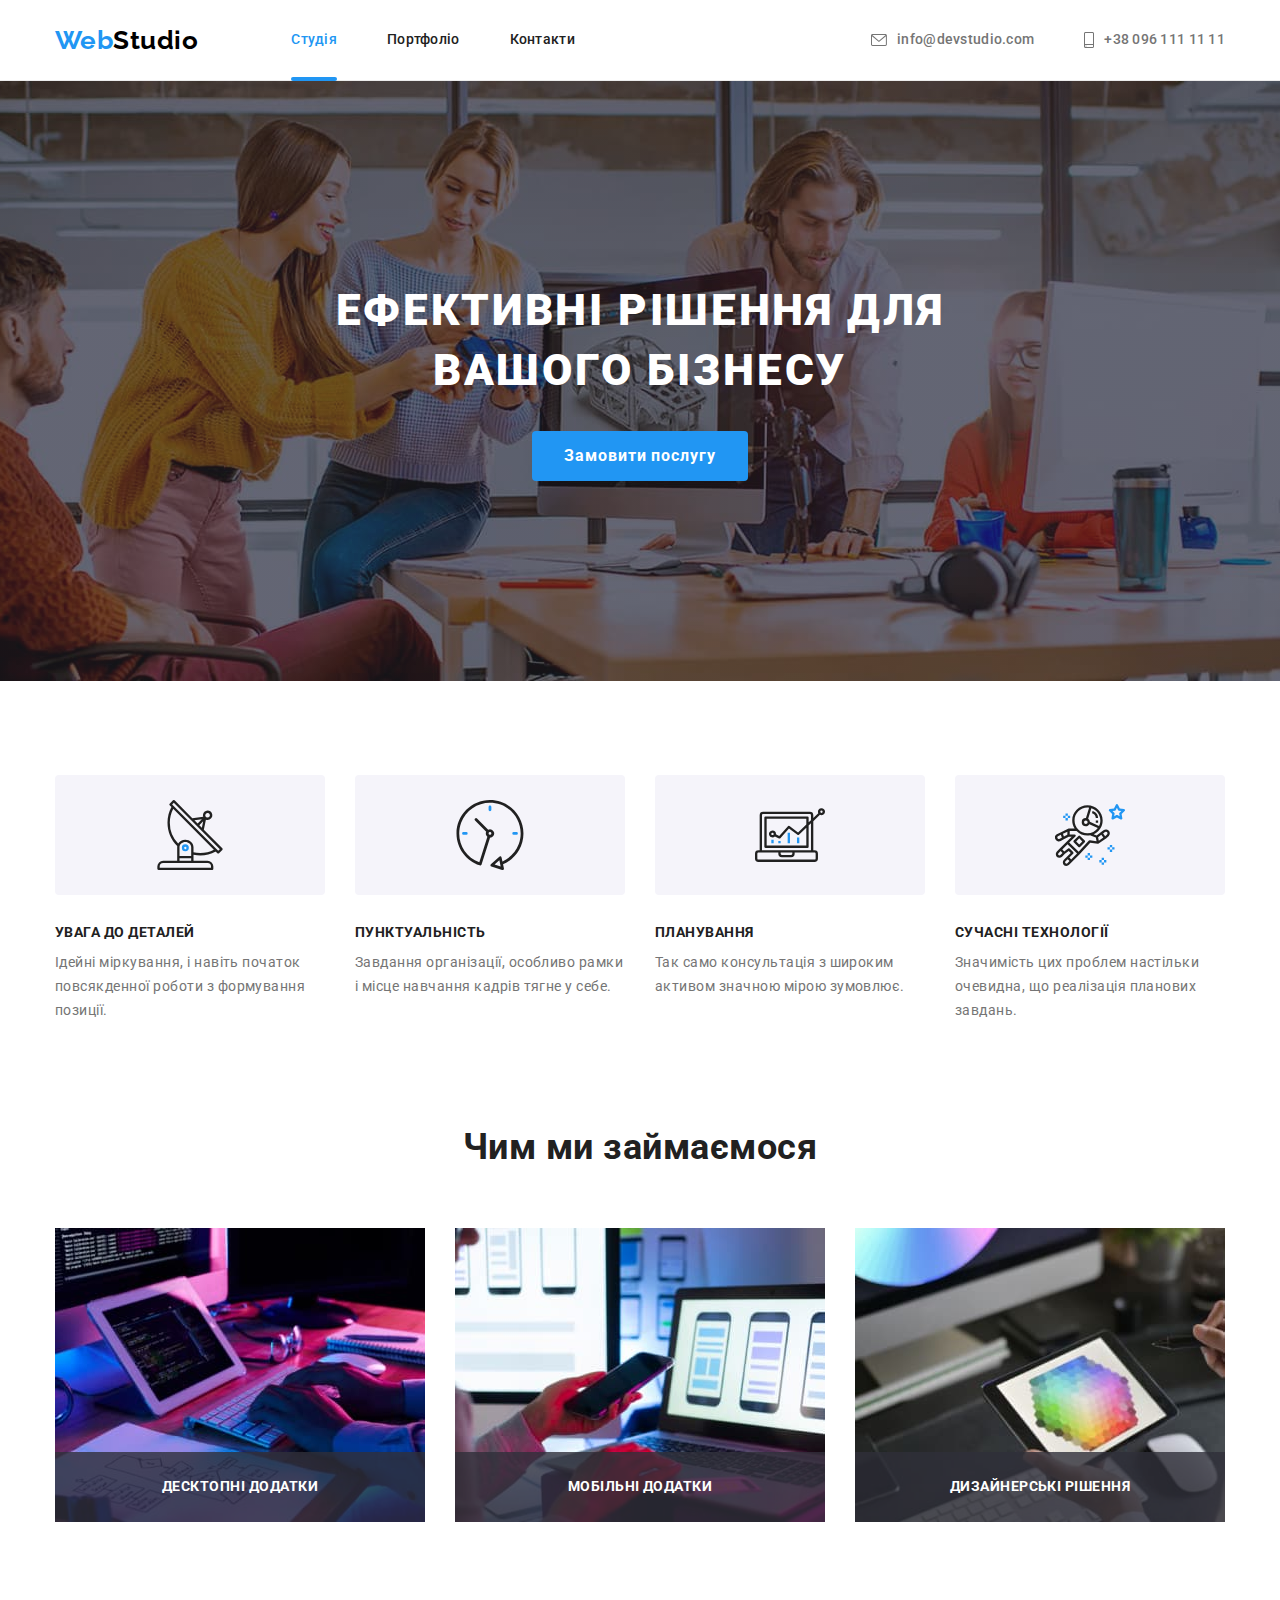
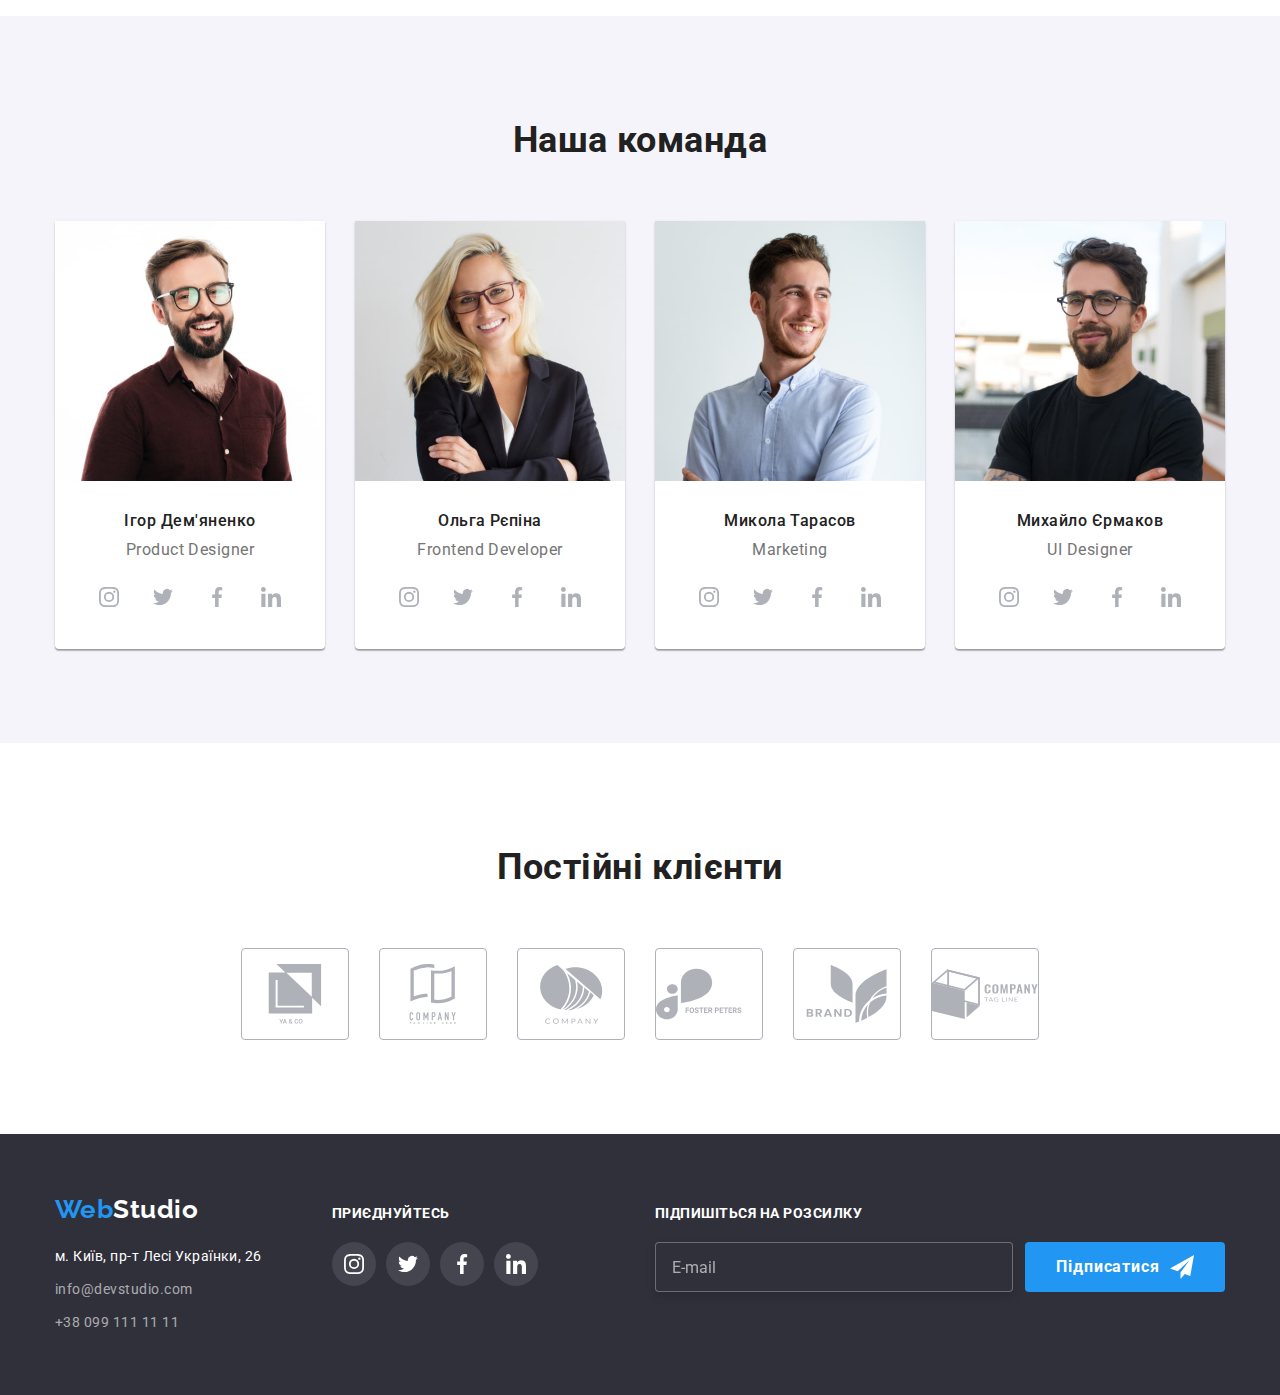
==== index.html @ 6a04038d "Refactoring BEM" ====
<!DOCTYPE html>
<html lang="uk">
  <head>
    <meta charset="UTF-8" />
    <meta http-equiv="X-UA-Compatible" content="IE=edge" />
    <meta name="viewport" content="width=device-width, initial-scale=1.0" />
    <title>Studio</title>
    <link rel="preconnect" href="https://fonts.googleapis.com" />
    <link rel="preconnect" href="https://fonts.gstatic.com" crossorigin />
    <link
      href="https://fonts.googleapis.com/css2?family=Raleway:wght@700&family=Roboto:wght@400;500;700;900&display=swap"
      rel="stylesheet"
    />
    <link
      rel="stylesheet"
      href="https://cdnjs.cloudflare.com/ajax/libs/modern-normalize/1.1.0/modern-normalize.min.css"
    />
    <link rel="stylesheet" href="./css/styles.css" />
  </head>
  <body>
    <!-- Header -->
    <header class="page-header">
      <div class="container page-header--horisontal">
        <nav class="navigation">
          <a href="./index.html" class="logo"> <span class="logo logo--blue">Web</span>Studio </a>

          <ul class="site-nav list">
            <li>
              <a href="./index.html" class="site-nav__link site-nav__link--current">Студія</a>
            </li>
            <li><a href="./portfolio.html" class="site-nav__link">Портфоліо</a></li>
            <li><a href="#" class="site-nav__link">Контакти</a></li>
          </ul>
        </nav>

        <ul class="site-contacts list">
          <li>
            <a href="malito:info@devstudio.com" class="site-contacts__link">
              <svg
                lang="en"
                aria-label="icon mail"
                class="site-contacts__mail-icon"
                width="16"
                height="12"
              >
                <use href="./images/icons.svg#icon-envelope-1"></use></svg
              >info@devstudio.com</a
            >
          </li>
          <li>
            <a href="tel:+380961111111" class="site-contacts__link">
              <svg
                lang="en"
                aria-label="icon smartphone"
                class="site-contacts__tel-icon"
                width="10"
                height="16"
              >
                <use href="./images/icons.svg#icon-smartphone"></use></svg
              >+38 096 111 11 11</a
            >
          </li>
        </ul>
      </div>
    </header>

    <main>
      <!-- Hero -->
      <section class="section-hero section-overlay">
        <div class="container">
          <h1 class="section-hero__hero-title">Ефективні рішення для вашого бізнесу</h1>
          <button type="button" class="button-base section-hero__hero-button" data-modal-open>
            Замовити послугу
          </button>
        </div>
      </section>

      <!-- Benefits -->
      <section class="section">
        <div class="container">
          <h2 class="section__title">Наші особливості</h2>

          <ul class="benefits list">
            <li class="benefits__item">
              <div class="benefits-icon">
                <svg lang="en" aria-label="icon antenna" width="70" height="70">
                  <use href="./images/icons.svg#icon-antenna-1"></use>
                </svg>
              </div>

              <h3 class="benefits__item-title">УВАГА ДО ДЕТАЛЕЙ</h3>
              <p class="benefits__item-text">
                Ідейні міркування, і навіть початок повсякденної роботи з формування позиції.
              </p>
            </li>
            <li class="benefits__item">
              <div class="benefits-icon">
                <svg lang="en" aria-label="icon clock" width="70" height="70">
                  <use href="./images/icons.svg#icon-clock-1"></use>
                </svg>
              </div>

              <h3 class="benefits__item-title">ПУНКТУАЛЬНІСТЬ</h3>
              <p class="benefits__item-text">
                Завдання організації, особливо рамки і місце навчання кадрів тягне у себе.
              </p>
            </li>
            <li class="benefits__item">
              <div class="benefits-icon">
                <svg lang="en" aria-label="icon diagram" width="70" height="70">
                  <use href="./images/icons.svg#icon-diagram-1"></use>
                </svg>
              </div>

              <h3 class="benefits__item-title">ПЛАНУВАННЯ</h3>
              <p class="benefits__item-text">
                Так само консультація з широким активом значною мірою зумовлює.
              </p>
            </li>
            <li class="benefits__item">
              <div class="benefits-icon">
                <svg lang="en" aria-label="icon astronaut" width="70" height="70">
                  <use href="./images/icons.svg#icon-astronaut-1"></use>
                </svg>
              </div>

              <h3 class="benefits__item-title">СУЧАСНІ ТЕХНОЛОГІЇ</h3>
              <p class="benefits__item-text">
                Значимість цих проблем настільки очевидна, що реалізація планових завдань.
              </p>
            </li>
          </ul>
        </div>
      </section>

      <!-- Company services -->
      <section class="section section-services">
        <div class="container">
          <h2 class="section-title">Чим ми займаємося</h2>
          <ul class="list services-list">
            <li class="services-list__item">
              <img src="./images/img(1).jpg" alt="веб-сайт" width="370" />
              <div class="services-list__meta">
                <p class="services-list__name">Десктопні додатки</p>
              </div>
            </li>

            <li class="services-list__item">
              <img src="./images/img(2).jpg" alt="додаток" width="370" />
              <div class="services-list__meta">
                <p class="services-list__name">Мобільні додатки</p>
              </div>
            </li>

            <li class="services-list__item">
              <img src="./images/img(3).jpg" alt="дизайн" width="370" />
              <div class="services-list__meta">
                <p class="services-list__name">Дизайнерські рішення</p>
              </div>
            </li>
          </ul>
        </div>
      </section>

      <!-- Team -->
      <section class="section section-team">
        <div class="container">
          <h2 class="section-title">Наша команда</h2>
          <ul class="staff-gallery list">
            <li class="staff-gallery__item">
              <img src="./images/img1.jpg" alt="фото дизайнера продукта" width="270" />
              <div class="staff-gallery__item-box">
                <h3 class="staff-gallery__staff-title">Ігор Дем'яненко</h3>
                <p class="staff-gallery__staff-position">Product Designer</p>

                <ul class="social-links list">
                  <li>
                    <a href="#" class="social-link"
                      ><svg lang="en" aria-label="icon instagram" width="20" height="20">
                        <use href="./images/icons.svg#icon-instagram-2"></use></svg
                    ></a>
                  </li>
                  <li>
                    <a href="#" class="social-link"
                      ><svg lang="en" aria-label="icon twitter" width="20" height="20">
                        <use href="./images/icons.svg#icon-twitter-1"></use></svg
                    ></a>
                  </li>
                  <li>
                    <a href="#" class="social-link"
                      ><svg lang="en" aria-label="icon facebook" width="20" height="20">
                        <use href="./images/icons.svg#icon-facebook-1"></use></svg
                    ></a>
                  </li>
                  <li>
                    <a href="#" class="social-link"
                      ><svg lang="en" aria-label="icon linkedin" width="20" height="20">
                        <use href="./images/icons.svg#icon-linkedin-1"></use></svg
                    ></a>
                  </li>
                </ul>
              </div>
            </li>

            <li class="staff-gallery__item">
              <img src="./images/img2.jpg" alt="фото фронтед разробника" width="270" />
              <div class="staff-gallery__item-box">
                <h3 class="staff-gallery__staff-title">Ольга Рєпіна</h3>
                <p class="staff-gallery__staff-position">Frontend Developer</p>
                <ul class="social-links list">
                  <li>
                    <a href="#" class="social-link"
                      ><svg lang="en" aria-label="icon instagram" width="20" height="20">
                        <use href="./images/icons.svg#icon-instagram-2"></use></svg
                    ></a>
                  </li>
                  <li>
                    <a href="#" class="social-link"
                      ><svg lang="en" aria-label="icon twitter" width="20" height="20">
                        <use href="./images/icons.svg#icon-twitter-1"></use></svg
                    ></a>
                  </li>
                  <li>
                    <a href="#" class="social-link"
                      ><svg lang="en" aria-label="icon facebook" width="20" height="20">
                        <use href="./images/icons.svg#icon-facebook-1"></use></svg
                    ></a>
                  </li>
                  <li>
                    <a href="#" class="social-link"
                      ><svg lang="en" aria-label="icon linkedin" width="20" height="20">
                        <use href="./images/icons.svg#icon-linkedin-1"></use></svg
                    ></a>
                  </li>
                </ul>
              </div>
            </li>
            <li class="staff-gallery__item">
              <img src="./images/img3.jpg" alt="фото маркетолога" width="270" />
              <div class="staff-gallery__item-box">
                <h3 class="staff-gallery__staff-title">Микола Тарасов</h3>
                <p class="staff-gallery__staff-position">Marketing</p>

                <ul class="social-links list">
                  <li>
                    <a href="" class="social-link">
                      <svg lang="en" aria-label="icon instagram" width="20" height="20">
                        <use href="./images/icons.svg#icon-instagram-2"></use>
                      </svg>
                    </a>
                  </li>
                  <li>
                    <a href="" class="social-link">
                      <svg lang="en" aria-label="icon twitter" width="20" height="20">
                        <use href="./images/icons.svg#icon-twitter-1"></use>
                      </svg>
                    </a>
                  </li>
                  <li>
                    <a href="" class="social-link">
                      <svg lang="en" aria-label="icon facebook" width="20" height="20">
                        <use href="./images/icons.svg#icon-facebook-1"></use>
                      </svg>
                    </a>
                  </li>
                  <li>
                    <a href="" class="social-link">
                      <svg lang="en" aria-label="icon linkedin" width="20" height="20">
                        <use href="./images/icons.svg#icon-linkedin-1"></use>
                      </svg>
                    </a>
                  </li>
                </ul>
              </div>
            </li>
            <li class="staff-gallery__item">
              <img src="./images/img4.jpg" alt="фото інтерфейсу користувача" width="270" />
              <div class="staff-gallery__item-box">
                <h3 class="staff-gallery__staff-title">Михайло Єрмаков</h3>
                <p class="staff-gallery__staff-position">UI Designer</p>
                <ul class="social-links list">
                  <li>
                    <a href="" class="social-link">
                      <svg lang="en" aria-label="icon instagram" width="20" height="20">
                        <use href="./images/icons.svg#icon-instagram-2"></use>
                      </svg>
                    </a>
                  </li>
                  <li>
                    <a href="" class="social-link">
                      <svg lang="en" aria-label="icon twitter" width="20" height="20">
                        <use href="./images/icons.svg#icon-twitter-1"></use>
                      </svg>
                    </a>
                  </li>
                  <li>
                    <a href="" class="social-link">
                      <svg lang="en" aria-label="icon facebook" width="20" height="20">
                        <use href="./images/icons.svg#icon-facebook-1"></use>
                      </svg>
                    </a>
                  </li>
                  <li>
                    <a href="" class="social-link">
                      <svg lang="en" aria-label="icon linkedin" width="20" height="20">
                        <use href="./images/icons.svg#icon-linkedin-1"></use>
                      </svg>
                    </a>
                  </li>
                </ul>
              </div>
            </li>
          </ul>
        </div>
      </section>

      <!-- Clients -->
      <section class="section">
        <div class="container">
          <h2 class="section-title">Постійні клієнти</h2>
          <ul class="section-clients list">
            <li class="section-clients__item">
              <a href="" class="clients-icon">
                <svg lang="en" aria-label="icon first company" width="106" height="60">
                  <use href="./images/icons.svg#icon-group"></use>
                </svg>
              </a>
            </li>
            <li class="section-clients__item">
              <a href="" class="clients-icon">
                <svg lang="en" aria-label="icon second company" width="106" height="60">
                  <use href="./images/icons.svg#icon-group-1"></use>
                </svg>
              </a>
            </li>
            <li class="section-clients__item">
              <a href="" class="clients-icon">
                <svg lang="en" aria-label="icon third company" width="106" height="60">
                  <use href="./images/icons.svg#icon-group-2"></use>
                </svg>
              </a>
            </li>
            <li class="section-clients__item">
              <a href="" class="clients-icon">
                <svg lang="en" aria-label="icon fourth company" width="106" height="60">
                  <use href="./images/icons.svg#icon-group-3"></use>
                </svg>
              </a>
            </li>
            <li class="section-clients__item">
              <a href="" class="clients-icon">
                <svg lang="en" aria-label="icon fifth company" width="106" height="60">
                  <use href="./images/icons.svg#icon-group-4"></use>
                </svg>
              </a>
            </li>
            <li class="section-clients__item">
              <a href="" class="clients-icon">
                <svg lang="en" aria-label="icon sixth company" width="106" height="60">
                  <use href="./images/icons.svg#icon-group-5"></use>
                </svg>
              </a>
            </li>
          </ul>
        </div>
      </section>
    </main>
    <!-- Footer -->
    <footer class="footer">
      <div class="container footer--baseline">
        <div>
          <a href="./index.html" class="logo logo--blue"
            >Web<span class="logo logo--footer">Studio</span>
          </a>
          <address>
            <ul class="footer-address list">
              <li>
                <a
                  href="https://goo.gl/maps/UHNFEPTADkzNhCQ2A"
                  target="_blank"
                  rel="noopener noreferrer nofollow"
                  class="footer-address__map-link"
                  >м. Київ, пр-т Лесі Українки, 26</a
                >
              </li>
              <li>
                <a href="malito:info@devstudio.com" class="footer-address__contacts"
                  >info@devstudio.com</a
                >
              </li>
              <li>
                <a href="tel:+380991111111" class="footer-address__contacts">+38 099 111 11 11</a>
              </li>
            </ul>
          </address>
        </div>

        <div class="footer-join">
          <p class="footer-join__text">приєднуйтесь</p>
          <ul class="footer-lists list">
            <li class="social-lists__item">
              <a href="" class="social-link social-link--fill">
                <svg lang="en" aria-label="icon instagram" width="20" height="20">
                  <use href="./images/icons.svg#icon-instagram-2"></use>
                </svg>
              </a>
            </li>
            <li class="social-lists__item">
              <a href="" class="social-link social-link--fill">
                <svg lang="en" aria-label="icon twitter" width="20" height="20">
                  <use href="./images/icons.svg#icon-twitter-1"></use>
                </svg>
              </a>
            </li>
            <li class="social-lists__item">
              <a href="" class="social-link social-link--fill">
                <svg lang="en" aria-label="icon facebook" width="20" height="20">
                  <use href="./images/icons.svg#icon-facebook-1"></use>
                </svg>
              </a>
            </li>
            <li class="social-lists__item">
              <a href="" class="social-link social-link--fill">
                <svg lang="en" aria-label="icon linkedin" width="20" height="20">
                  <use href="./images/icons.svg#icon-linkedin-1"></use>
                </svg>
              </a>
            </li>
          </ul>
        </div>

        <div class="subscribe-form">
          <p class="subscribe-form__text">Підпишіться на розсилку</p>
          <form class="form-field">
            <label>
              <input
                type="email"
                name="user-email"
                id="email"
                placeholder="E-mail"
                class="form-field__input"
              />
            </label>
            <button type="submit" class="button-base button-base--resize">
              Підписатися
              <svg lang="en" aria-label="icon send" width="24" height="24">
                <use href="./images/icons.svg#icon-icon-send"></use>
              </svg>
            </button>
          </form>
        </div>
      </div>
    </footer>

    <div class="backdrop is-hidden" data-modal>
      <div class="modal">
        <button type="button" class="close-btn" data-modal-close>
          <svg class="icon-modal" width="18" height="18">
            <use href="./images/icons.svg#icon-close"></use>
          </svg>
        </button>

        <p class="form-title">Залиште свої дані, ми вам передзвонимо</p>

        <form class="modal-form">
          <label for="name-user" class="modal-form__label">Ім'я</label>
          <div class="modal-form__position-icon">
            <input
              class="modal-form__input"
              type="text"
              name="user-name"
              id="name-user"
              required
              pattern="[a-zA-Zа-яА-ЯіІїЇ`ʼ]+"
            />
            <svg class="modal-icon" width="18" height="18">
              <use href="./images/icons.svg#icon-person-black"></use>
            </svg>
          </div>

          <label for="tel-user" class="modal-form__label">Телефон</label>
          <div class="modal-form__position-icon">
            <input
              class="modal-form__input"
              type="tel"
              name="user-tel"
              id="tel-user"
              required
              pattern="[0-9]{3}-[0-9]{3}-[0-9]{2}-[0-9]{2}"
              title="xxx-xxx-xx-xx"
            />
            <svg class="modal-icon" width="18" height="18">
              <use href="./images/icons.svg#icon-phone-black"></use>
            </svg>
          </div>

          <label for="email-user" class="modal-form__label">Пошта</label>
          <div class="modal-form__position-icon">
            <input
              class="modal-form__input"
              type="email"
              name="user-email"
              id="email-user"
              required
              pattern="[a-z0-9._%+-]+@[a-z0-9.-]+\.[a-z]{2,}$"
            />
            <svg class="modal-icon" width="18" height="18">
              <use href="./images/icons.svg#icon-email-black"></use>
            </svg>
          </div>

          <label for="comment-user" class="modal-form__label">Коментар</label>
          <textarea
            class="modal-form__textarea"
            name="user-comment"
            id="comment-user"
            placeholder="Введіть текст"
          ></textarea>

          <label for="done" class="terms-conditions">
            <input
              class="terms-conditions__check-tick"
              type="checkbox"
              name="agreement-concent"
              value="ok"
              id="done"
              required
            />
            <svg class="icon-box" width="16" height="15">
              <use class="icon-box__unchecked" href="./images/icons.svg#icon-checkbox"></use>
              <svg width="16" height="15">
                <use class="icon-box__checked" href="./images/icons.svg#icon-check"></use>
              </svg>
            </svg>

            Погоджуюся з розсилкою та приймаю&nbsp;<a href="#" class="terms-conditions__link"
              >Умови договору</a
            >
          </label>

          <button type="submit" class="button-base button-base--bigger">Відправити</button>
        </form>
      </div>
    </div>

    <script src="./js/modal.js"></script>
  </body>
</html>
---- css/styles.css ----
:root {
  --primary-text-color: #757575;
  --title-text-color: #212121;
  --accent-color: #2196f3;
  --primary-background-color: #ffffff;
  --secondary-background-color: #2f303a;
  --photo-background-color: #f5f4fa;
  --logo-text-color: #000000;
  --hero-btn-background: #188ce8;
  --footer-contacts-color: rgba(255, 255, 255, 0.6);
  --hero-bcg-color: #c4c4c4;
}

body {
  background-color: var(--primary-background-color);
  color: var(--primary-text-color);
  font-family: Roboto, sans-serif;
  letter-spacing: 0.03em;
}

img {
  display: block;
  max-width: 100%;
  height: auto;
}

/* Utility */
.list {
  list-style: none;
  padding: 0;
  margin: 0;
}

.container {
  margin-left: auto;
  margin-right: auto;
  padding: 0 15px;
  width: 1200px;
}

/* Studio page */

/* Header */

.page-header {
  border-bottom: 1px solid #ececec;
}

.page-header--horisontal {
  display: flex;
}

.navigation {
  display: flex;
  align-items: center;
}

.logo {
  color: var(--logo-text-color);
  font-family: Raleway;
  font-weight: 700;
  font-size: 26px;
  line-height: 1.19;
  text-decoration: none;
}

.logo--blue {
  color: var(--accent-color);
}

.site-nav {
  display: flex;
  margin-left: 93px;
  gap: 50px;
}

.site-nav__link {
  display: block;
  padding-top: 32px;
  padding-bottom: 32px;
  color: var(--title-text-color);
  font-weight: 500;
  font-size: 14px;
  line-height: 1.14;
  letter-spacing: 0.02em;
  text-decoration: none;
  position: relative;
  transition: color 250ms cubic-bezier(0.4, 0, 0.2, 1);
}

.site-nav__link:hover,
.site-nav__link:focus {
  color: var(--accent-color);
}

.site-nav__link--current {
  color: var(--accent-color);
}

.site-nav__link--current::after {
  content: '';
  position: absolute;
  left: 0;
  bottom: -1px;
  border-radius: 2px;
  width: 100%;
  height: 4px;
  background: var(--accent-color);
}

.site-contacts {
  display: flex;
  margin-left: auto;
  gap: 50px;
}

.site-contacts__link {
  display: flex;
  padding-top: 32px;
  padding-bottom: 32px;
  color: var(--primary-text-color);
  font-weight: 500;
  font-size: 14px;
  line-height: 1.14;
  letter-spacing: 0.02em;
  text-decoration: none;
  align-items: center;
  fill: currentColor;
  transition: color 250ms cubic-bezier(0.4, 0, 0.2, 1);
}
.site-contacts__link:hover,
.site-contacts__link:focus {
  color: var(--accent-color);
}

.site-contacts__mail-icon {
  width: 16px;
  height: 12px;
  margin-right: 10px;
}

.site-contacts__tel-icon {
  width: 10px;
  height: 16px;
  margin-right: 10px;
}

/* Hero */
.section-hero {
  padding: 200px 0;
  background-color: var(--hero-bcg-color);
  text-align: center;
}

.section-overlay {
  max-width: 1600px;
  height: 600px;
  margin-left: auto;
  margin-right: auto;
  background-image: linear-gradient(to right, rgba(47, 48, 58, 0.4), rgba(47, 48, 58, 0.4)),
    url(../images/hero-fon.jpg);
  background-repeat: no-repeat;
  background-position: center;
}

.section-hero__hero-title {
  margin-left: auto;
  margin-right: auto;
  margin-top: 0;
  margin-bottom: 30px;
  width: 696px;
  color: var(--primary-background-color);
  font-weight: 900;
  font-size: 44px;
  line-height: 1.36;
  letter-spacing: 0.06em;
  text-transform: uppercase;
}
.button-base {
  display: inline-block;
  color: var(--primary-background-color);
  background-color: var(--accent-color);
  font-family: inherit;
  font-weight: 700;
  font-size: 16px;
  line-height: 1.88;
  align-items: center;
  text-align: center;
  letter-spacing: 0.06em;
  border: transparent;
  border-radius: 4px;
  cursor: pointer;
  transition: background-color 250ms cubic-bezier(0.4, 0, 0.2, 1);
}
.section-hero__hero-button {
  padding: 10px 32px;
  min-width: 216px;
}
.section-hero__hero-button:hover,
.section-hero__hero-button:focus {
  background-color: var(--hero-btn-background);
  box-shadow: 0px 4px 4px rgba(0, 0, 0, 0.15);
}

/* Section Benefits*/
.section {
  padding-top: 94px;
  padding-bottom: 94px;
}

.section__title {
  position: absolute;
  white-space: nowrap;
  width: 1px;
  height: 1px;
  overflow: hidden;
  border: 0;
  padding: 0;
  clip: rect(0 0 0 0);
  clip-path: 50%;
  margin: -1px;
}

.benefits {
  display: flex;
  gap: 30px;
}

.benefits__item {
  max-width: 270px;
  flex-basis: calc((100% - 90px) / 4);
}

.benefits-icon {
  display: flex;
  justify-content: center;
  align-items: center;
  background-color: #f5f4fa;
  margin-bottom: 30px;
  border-radius: 4px;
  width: 100%;
  height: 120px;
}

.benefits__item-title {
  margin-top: 0;
  margin-bottom: 10px;
  color: var(--title-text-color);
  font-weight: 700;
  font-size: 14px;
  line-height: 1.14;
  text-transform: uppercase;
}

.benefits__item-text {
  margin-bottom: 0;
  margin-top: 0;
  font-weight: 400;
  font-size: 14px;
  line-height: 1.71;
}

/* Section Company Services */
.section-services {
  padding-top: 0;
}

.section-title {
  margin-top: 0;
  margin-bottom: 50px;
  color: var(--title-text-color);
  font-weight: 700;
  font-size: 36px;
  line-height: 1.7;
  text-align: center;
}

.services-list {
  display: flex;
  gap: 30px;
}

.services-list__item {
  position: relative;
}

.services-list__meta {
  position: absolute;
  bottom: 0;
  width: 100%;
  height: 70px;
  background: rgba(47, 48, 58, 0.8);
  display: flex;
  justify-content: center;
  align-items: center;
}

.services-list__name {
  font-weight: 700;
  font-size: 14px;
  line-height: 1.14;
  text-transform: uppercase;
  color: var(--primary-background-color);
  margin: 0;
}

/* Section Team */

.section-team {
  background-color: var(--photo-background-color);
}

.staff-gallery {
  display: flex;
  justify-content: center;
  gap: 30px;
}

.staff-gallery__item {
  flex-basis: calc((100% - 90px) / 4);
  max-width: 270px;
  border-radius: 0px 0px 4px 4px;
  box-shadow: 0px 1px 3px rgba(0, 0, 0, 0.12), 0px 1px 1px rgba(0, 0, 0, 0.14),
    0px 2px 1px rgba(0, 0, 0, 0.2);
  background-color: var(--primary-background-color);
}

.staff-gallery__item-box {
  padding-top: 30px;
  padding-bottom: 30px;
}

.staff-gallery__staff-title {
  margin-top: 0;
  margin-bottom: 10px;
  color: var(--title-text-color);
  font-weight: 500;
  font-size: 16px;
  line-height: 1.19;
  text-align: center;
}

.staff-gallery__staff-position {
  margin-top: 0;
  margin-bottom: 0;
  font-weight: 400;
  font-size: 16px;
  line-height: 1.19;
  text-align: center;
}

.social-links {
  display: flex;
  justify-content: center;
  gap: 10px;
  padding-top: 16px;
}

.social-link {
  display: flex;
  justify-content: center;
  align-items: center;
  width: 44px;
  height: 44px;
  border-radius: 50%;
  color: #afb1b8;
  fill: currentColor;
  transition: background-color 250ms cubic-bezier(0.4, 0, 0.2, 1),
    fill 250ms cubic-bezier(0.4, 0, 0.2, 1);
}

.social-link:hover,
.social-link:focus {
  fill: var(--primary-background-color);
  background-color: var(--accent-color);
}

/* Clients */
.section-clients {
  display: flex;
  justify-content: center;
  align-items: center;
  gap: 30px;
}

.section-clients__item {
  flex-basis: calc((100%-150px) / 6);
  max-width: 170px;
  height: 92px;
  border: 1px solid #afb1b8;
  border-radius: 4px;
}

.clients-icon {
  display: inline-flex;
  width: 100%;
  height: 100%;
  justify-content: center;
  align-items: center;
  color: #afb1b8;
  fill: currentColor;
  transition: fill 250ms cubic-bezier(0.4, 0, 0.2, 1);
}

.clients-icon:hover,
.clients-icon:focus {
  fill: var(--accent-color);
}

/* Footer */
.footer {
  background-color: var(--secondary-background-color);
  padding: 60px 0;
}

.footer--baseline {
  display: flex;
  align-items: baseline;
}

.logo--footer {
  color: var(--primary-background-color);
  display: inline-block;
  margin-bottom: 20px;
}

.footer-address {
  display: flex;
  flex-direction: column;
  gap: 9px;
}

.footer-address__map-link {
  display: block;
  color: var(--primary-background-color);
  font-size: 14px;
  line-height: 1.7;
  font-style: normal;
  text-decoration: none;
}

.footer-address__contacts {
  display: block;
  color: var(--footer-contacts-color);
  font-style: normal;
  font-size: 14px;
  line-height: 1.7;
  text-decoration: none;
  transition: color 250ms cubic-bezier(0.4, 0, 0.2, 1);
}

.footer-address__contacts:hover,
.footer-address__contacts:focus {
  color: var(--accent-color);
}

/* Footer Join us - social links*/
.footer-join {
  margin-left: 70px;
}

.footer-join__text {
  font-weight: 700;
  font-size: 14px;
  line-height: 1.14;
  text-transform: uppercase;
  color: var(--primary-background-color);
  margin-top: 0%;
  margin-bottom: 20px;
}

.footer-lists {
  display: flex;
  gap: 10px;
}

.social-lists__item {
  flex-basis: calc((100% - 30px) / 4);
  max-width: 44px;
  height: 44px;
}

.social-link--fill {
  color: var(--primary-background-color);
  fill: currentColor;
  background-color: rgba(255, 255, 255, 0.1);
}

/* Footer Form Subscribe */
.subscribe-form {
  margin-left: auto;
}
.subscribe-form__text {
  font-weight: 700;
  font-size: 14px;
  line-height: 1.14;
  text-transform: uppercase;
  color: var(--primary-background-color);
  margin-top: 0;
  margin-bottom: 20px;
}

.form-field {
  display: flex;
  gap: 12px;
}

.form-field__input {
  width: 358px;
  height: 50px;
  border: 1px solid rgba(255, 255, 255, 0.3);
  filter: drop-shadow(0px 4px 4px rgba(0, 0, 0, 0.15));
  border-radius: 4px;
  background-color: var(--secondary-background-color);
  margin: 0;
  padding-top: 15px;
  padding-bottom: 15px;
  padding-left: 16px;
  color: var(--primary-background-color);
}

.form-field__input::placeholder {
  font-size: 16px;
  line-height: 1.25;
  color: rgba(255, 255, 255, 0.6);
}

.button-base--resize {
  padding: 10px 28px;
  min-width: 200px;
  display: flex;
  justify-content: center;
  align-items: center;
  gap: 10px;
}

.button-base--resize:hover,
.button-base--resize:focus {
  background-color: var(--hero-btn-background);
  box-shadow: 0px 4px 4px rgba(0, 0, 0, 0.15);
}

/* Portfolio page */
.button-filter {
  display: flex;
  justify-content: center;
  margin-bottom: 50px;
  gap: 8px;
}

.button-filter__button {
  display: inline-block;
  min-width: 73px;
  padding: 6px 22px;
  color: var(--title-text-color);
  background-color: var(--photo-background-color);
  font-family: inherit;
  font-weight: 500;
  font-size: 16px;
  line-height: 1.62;
  text-align: center;
  border-color: transparent;
  border-radius: 4px;
  cursor: pointer;
  transition: background-color 250ms cubic-bezier(0.4, 0, 0.2, 1),
    color 250ms cubic-bezier(0.4, 0, 0.2, 1), box-shadow 250ms cubic-bezier(0.4, 0, 0.2, 1);
}

.button-filter__button:hover,
.button-filter__button:focus {
  color: var(--primary-background-color);
  background-color: var(--accent-color);
  box-shadow: 0px 3px 1px rgb(0 0 0 / 10%), 0px 1px 2px rgb(0 0 0 / 8%),
    0px 2px 2px rgb(0 0 0 / 12%);
}

/* Cards portfolio */
.cards-set {
  display: flex;
  flex-wrap: wrap;
  justify-content: center;
  gap: 30px 30px;
}

.cards-set__item {
  flex-basis: calc((100% - 60px) / 3);
  max-width: 370px;
}

.product {
  display: block;
  text-decoration: none;
  color: var(--title-text-color);
}

.product:hover,
.product:focus {
  box-shadow: 0px 1px 1px rgba(0, 0, 0, 0.12), 0px 4px 4px rgba(0, 0, 0, 0.06),
    1px 4px 6px rgba(0, 0, 0, 0.16);
}

.product__wrapper {
  position: relative;
  overflow: hidden;
}

.product__text-overlay {
  position: absolute;
  top: 0;
  left: 0;
  height: 101%;
  width: 100%;
  font-size: 18px;
  line-height: 1.6;
  padding: 63px 24px;
  margin: 0;
  background-color: rgba(33, 150, 243, 0.9);
  color: var(--primary-background-color);
  transform: translateY(100%);
  transition: transform 250ms cubic-bezier(0.4, 0, 0.2, 1),
    box-shadow 250ms cubic-bezier(0.4, 0, 0.2, 1);
}

.product:hover .product__text-overlay,
.product:focus .product__text-overlay {
  transform: translate(0%);
}

.product__meta {
  padding: 20px 24px;
  border-bottom: 1px solid #eeeeee;
  border-right: 1px solid #eeeeee;
  border-left: 1px solid #eeeeee;
}

.product__title {
  margin-top: 0;
  margin-bottom: 4px;
  color: var(--title-text-color);
  font-weight: 700;
  font-size: 18px;
  line-height: 2;
  letter-spacing: 0.06em;
}
.product__name {
  margin-top: 0;
  margin-bottom: 0;
  color: var(--primary-text-color);
  font-size: 16px;
  line-height: 1.88;
}

/* Backdrop */
.backdrop {
  position: fixed;
  z-index: 100;
  top: 0;
  left: 0;
  width: 100%;
  height: 100%;
  background-color: rgba(0, 0, 0, 0.1);
  transition: opacity 500ms cubic-bezier(0.4, 0, 0.2, 1),
    visibility 500ms cubic-bezier(0.4, 0, 0.2, 1);
}

.backdrop.is-hidden {
  visibility: hidden;
  opacity: 0;
  pointer-events: none;
}

/* Modal window */
.modal {
  position: absolute;
  top: 50%;
  left: 50%;
  transform: translate(-50%, -50%);
  min-width: 528px;
  min-height: 581px;
  background-color: var(--primary-background-color);
  border-radius: 4px;
  padding: 40px;
}

.close-btn {
  position: absolute;
  top: 8px;
  right: 8px;
  width: 30px;
  height: 30px;
  border-radius: 50%;
  padding: 0;
  border: 1px solid rgba(0, 0, 0, 0.1);
  background-color: transparent;
  display: flex;
  justify-content: center;
  align-items: center;
  cursor: pointer;
  fill: currentColor;
}

.close-btn:hover,
.close-btn:focus {
  color: var(--accent-color);
}

/* Modal Form */

.form-title {
  font-weight: 700;
  font-size: 20px;
  line-height: 1.15;
  text-align: center;
  color: var(--title-text-color);
  margin-top: 0;
  margin-bottom: 12px;
}

.modal-form {
  display: flex;
  flex-direction: column;
}

.modal-form__label {
  font-size: 12px;
  line-height: 1.17;
  letter-spacing: 0.01em;
  color: var(--primary-text-color);
  margin-bottom: 4px;
}

.modal-form__input {
  width: 100%;
  border: 1px solid rgba(33, 33, 33, 0.2);
  border-radius: 4px;
  height: 40px;
  padding-left: 42px;
  transition: border-color 250ms cubic-bezier(0.4, 0, 0.2, 1);
}

.modal-form__input:focus {
  outline: none;
  border-color: var(--accent-color);
}

.modal-form__position-icon {
  position: relative;
  margin-bottom: 10px;
}

.modal-icon {
  position: absolute;
  top: 50%;
  left: 12px;
  transform: translateY(-50%);
  transition: fill 250ms cubic-bezier(0.4, 0, 0.2, 1);
}

.modal-form__position-icon:focus-within .modal-icon {
  fill: var(--accent-color);
}
.modal-form__textarea {
  resize: none;
  width: 100%;
  height: 120px;
  border: 1px solid rgba(33, 33, 33, 0.2);
  border-radius: 4px;
  margin-bottom: 20px;
  padding: 12px 16px;
  transition: border-color 250ms cubic-bezier(0.4, 0, 0.2, 1);
}

.modal-form__textarea::placeholder {
  font-size: 12px;
  line-height: 1.17;
  letter-spacing: 0.01em;
  color: rgba(117, 117, 117, 0.5);
}

.modal-form__textarea:focus {
  outline: none;
  border-color: var(--accent-color);
}

/* Checkbox */
.terms-conditions {
  font-size: 14px;
  line-height: 1.71;
  letter-spacing: 0.01em;
  color: var(--primary-text-color);
  width: 425px;
  height: 24px;
  margin-bottom: 30px;
  display: flex;
  align-items: center;
  justify-content: center;
}
.terms-conditions__check-tick {
  position: absolute;
  white-space: nowrap;
  width: 1px;
  height: 1px;
  overflow: hidden;
  border: 0;
  padding: 0;
  clip: rect(0 0 0 0);
  clip-path: 50%;
  margin: -1px;
  width: 16px;
  height: 15px;
}

.terms-conditions__check-tick:checked + .icon-box .icon-box__unchecked {
  display: none;
}

.icon-box {
  margin-right: 8px;
  cursor: pointer;
}

.terms-conditions__check-tick:checked + .icon-box {
  background-color: var(--accent-color);
  background-origin: border-box;
  border-color: var(--accent-color);
}

.terms-conditions__check-tick:checked + .icon-box .icon-box__checked {
  display: block;
}

.terms-conditions__check-tick:focus + .icon-box {
  box-shadow: 0 0 0 1px var(--accent-color);
}

.icon-box__checked {
  display: none;
}

.terms-conditions__link {
  color: var(--accent-color);
}

/* Modal form-send-button */

.button-base--bigger {
  padding: 10px 52px;
  align-self: center;
}

.button-base--bigger:hover,
.button-base--bigger:focus {
  background-color: var(--hero-btn-background);
  box-shadow: 0px 4px 4px rgba(0, 0, 0, 0.15);
}
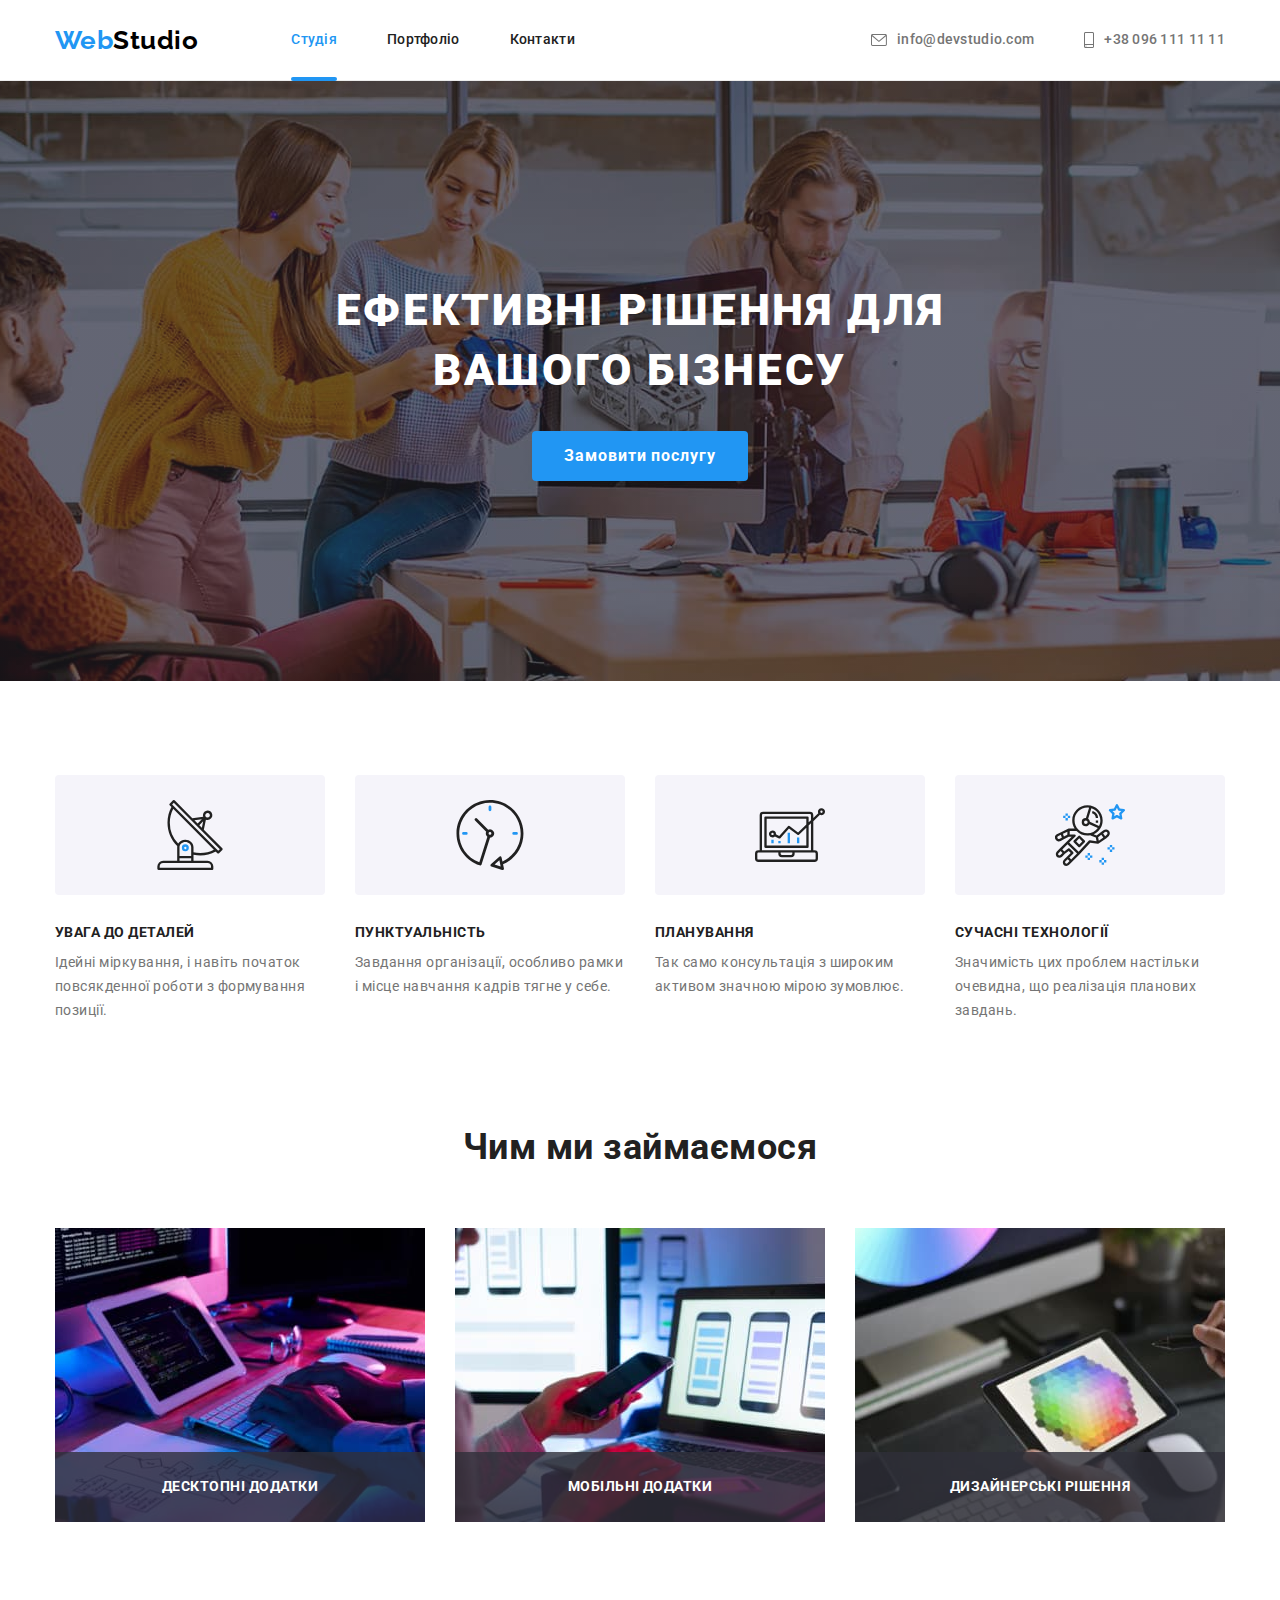
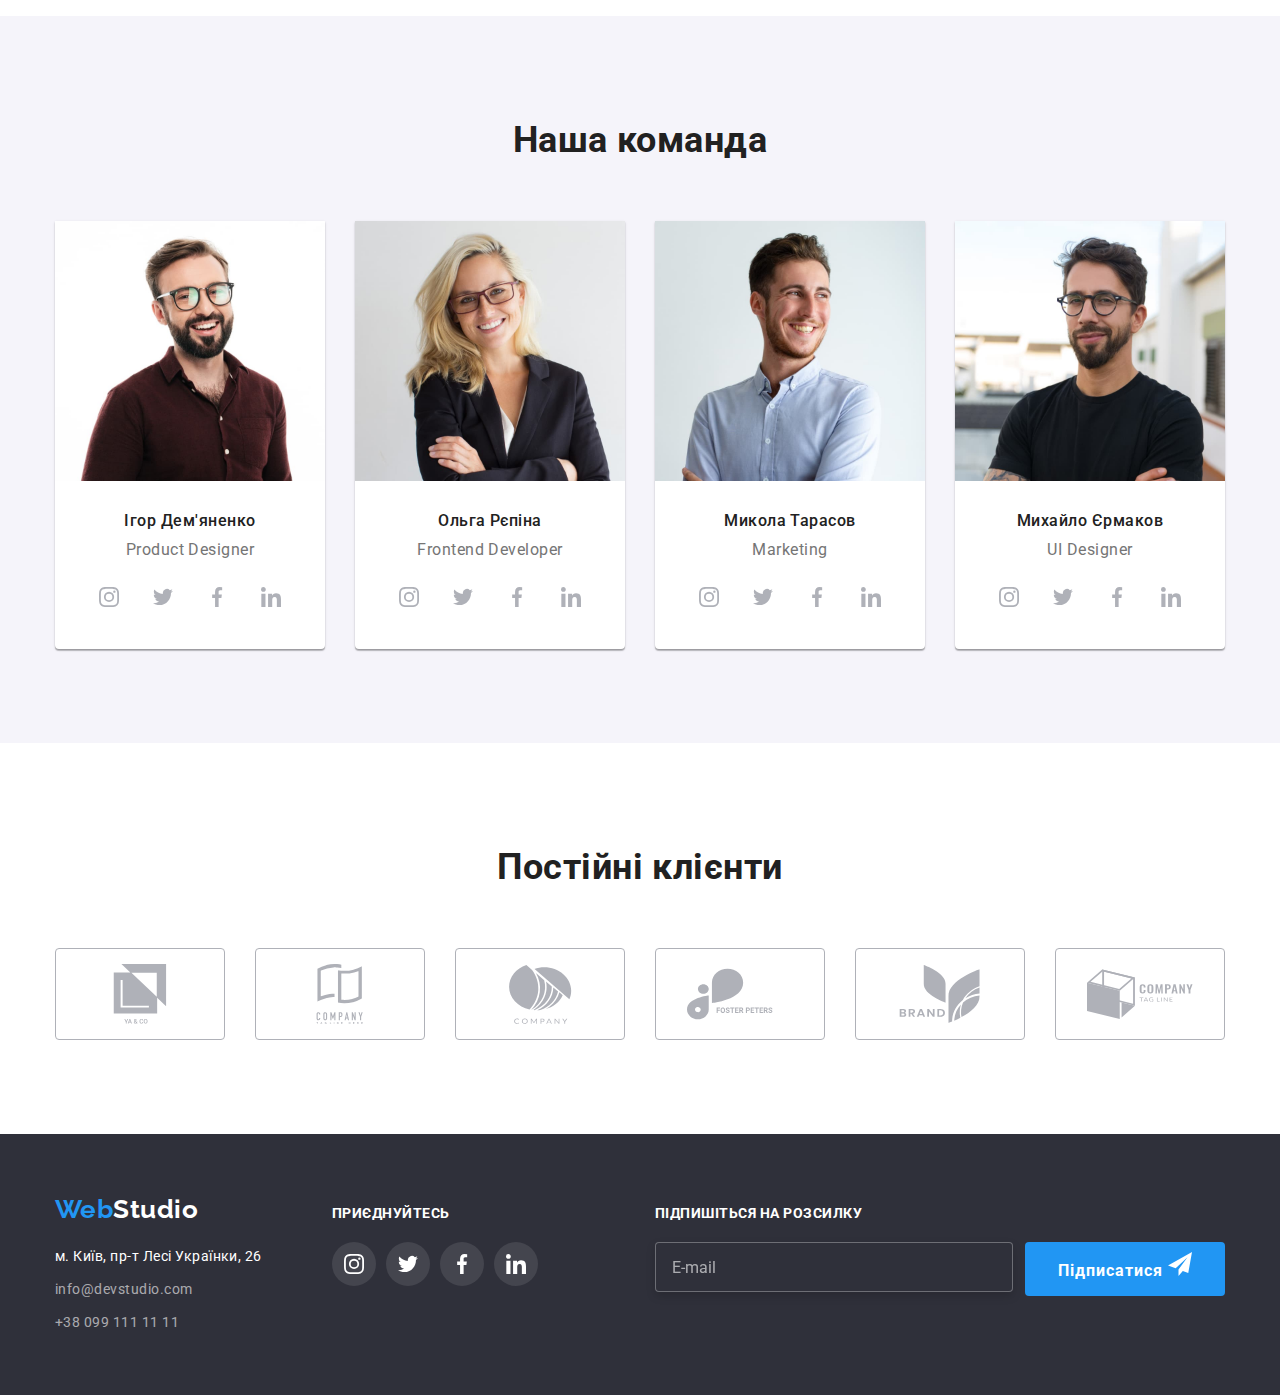
==== commit 5c44ede4: "Refactoring Sass" ====
--- a/index.html
+++ b/index.html
@@ -15,26 +15,28 @@
       rel="stylesheet"
       href="https://cdnjs.cloudflare.com/ajax/libs/modern-normalize/1.1.0/modern-normalize.min.css"
     />
-    <link rel="stylesheet" href="./css/styles.css" />
+    <link rel="stylesheet" href="./css/main.min.css" />
   </head>
   <body>
     <!-- Header -->
     <header class="page-header">
       <div class="container page-header--horisontal">
-        <nav class="navigation">
+        <nav class="page-navigation">
           <a href="./index.html" class="logo"> <span class="logo logo--blue">Web</span>Studio </a>
 
           <ul class="site-nav list">
-            <li>
+            <li class="site-nav__item">
               <a href="./index.html" class="site-nav__link site-nav__link--current">Студія</a>
             </li>
-            <li><a href="./portfolio.html" class="site-nav__link">Портфоліо</a></li>
-            <li><a href="#" class="site-nav__link">Контакти</a></li>
+            <li class="site-nav__item">
+              <a href="./portfolio.html" class="site-nav__link">Портфоліо</a>
+            </li>
+            <li class="site-nav__item"><a href="#" class="site-nav__link">Контакти</a></li>
           </ul>
         </nav>
 
         <ul class="site-contacts list">
-          <li>
+          <li class="site-contacts__item">
             <a href="malito:info@devstudio.com" class="site-contacts__link">
               <svg
                 lang="en"
@@ -47,7 +49,7 @@
               >info@devstudio.com</a
             >
           </li>
-          <li>
+          <li class="site-contacts__item">
             <a href="tel:+380961111111" class="site-contacts__link">
               <svg
                 lang="en"
@@ -78,7 +80,7 @@
       <!-- Benefits -->
       <section class="section">
         <div class="container">
-          <h2 class="section__title">Наші особливості</h2>
+          <h2 class="visually-hidden">Наші особливості</h2>
 
           <ul class="benefits list">
             <li class="benefits__item">
@@ -370,7 +372,7 @@
       <div class="container footer--baseline">
         <div>
           <a href="./index.html" class="logo logo--blue"
-            >Web<span class="logo logo--footer">Studio</span>
+            >Web<span class="logo logo--white">Studio</span>
           </a>
           <address>
             <ul class="footer-address list">
--- a/css/main.min.css
+++ b/css/main.min.css
@@ -0,0 +1 @@
+:root{--primary-text-color: #757575;--title-text-color: #212121;--accent-color: #2196f3;--primary-background-color: #ffffff;--secondary-background-color: #2f303a;--photo-background-color: #f5f4fa;--logo-text-color: #000000;--hero-btn-background: #188ce8;--footer-contacts-color: rgba(255, 255, 255, 0.6);--hero-bcg-color: #c4c4c4}.section-clients,.services-list__meta,.benefits-icon,.terms-conditions,.close-btn,.social-link,.button-base--resize{display:flex;justify-content:center;align-items:center}.visually-hidden{position:absolute;white-space:nowrap;width:1px;height:1px;overflow:hidden;border:0;padding:0;clip:rect(0 0 0 0);clip-path:50%;margin:-1px}body{background-color:var(--primary-background-color);color:var(--primary-text-color);font-family:Roboto,sans-serif;letter-spacing:.03em}img{display:block;max-width:100%;height:auto}.list{list-style:none;padding:0;margin:0}.section{padding-top:94px;padding-bottom:94px}.container{margin-left:auto;margin-right:auto;padding:0 15px;width:1200px}.logo{color:var(--logo-text-color);font-family:Raleway;font-weight:700;font-size:26px;line-height:1.19;text-decoration:none}.logo--blue{color:var(--accent-color)}.logo--white{color:var(--primary-background-color);display:inline-block;margin-bottom:20px}.button-base{display:inline-block;color:var(--primary-background-color);background-color:var(--accent-color);font-family:inherit;font-weight:700;font-size:16px;line-height:1.88;align-items:center;text-align:center;letter-spacing:.06em;border:rgba(0,0,0,0);border-radius:4px;cursor:pointer;transition:background-color 250ms cubic-bezier(0.4, 0, 0.2, 1)}.button-base:hover,.button-base:focus{background-color:var(--hero-btn-background);box-shadow:0px 4px 4px rgba(0,0,0,.15)}.button-base--bigger{padding:10px 52px;align-self:center}.button-base--resize{padding:10px 28px;min-width:200px;gap:10px}.social-link{width:44px;height:44px;border-radius:50%;color:#afb1b8;fill:currentColor;transition:background-color 250ms cubic-bezier(0.4, 0, 0.2, 1),fill 250ms cubic-bezier(0.4, 0, 0.2, 1)}.social-link:hover,.social-link:focus{fill:var(--primary-background-color);background-color:var(--accent-color)}.social-link--fill{color:var(--primary-background-color);fill:currentColor;background-color:rgba(255,255,255,.1)}.backdrop{position:fixed;z-index:100;top:0;left:0;width:100%;height:100%;background-color:rgba(0,0,0,.1);transition:opacity 500ms cubic-bezier(0.4, 0, 0.2, 1),visibility 500ms cubic-bezier(0.4, 0, 0.2, 1)}.backdrop.is-hidden{visibility:hidden;opacity:0;pointer-events:none}.modal{position:absolute;top:50%;left:50%;transform:translate(-50%, -50%);min-width:528px;min-height:581px;background-color:var(--primary-background-color);border-radius:4px;padding:40px}.close-btn{position:absolute;top:8px;right:8px;width:30px;height:30px;border-radius:50%;padding:0;border:1px solid rgba(0,0,0,.1);background-color:rgba(0,0,0,0);cursor:pointer;fill:currentColor}.close-btn:hover,.close-btn:focus{color:var(--accent-color)}.form-title{font-weight:700;font-size:20px;line-height:1.15;text-align:center;color:var(--title-text-color);margin-top:0;margin-bottom:12px}.modal-form{display:flex;flex-direction:column}.modal-form__label{font-size:12px;line-height:1.17;letter-spacing:.01em;color:var(--primary-text-color);margin-bottom:4px}.modal-form__input{width:100%;border:1px solid rgba(33,33,33,.2);border-radius:4px;height:40px;padding-left:42px;transition:border-color 250ms cubic-bezier(0.4, 0, 0.2, 1)}.modal-form__input:focus{outline:none;border-color:var(--accent-color)}.modal-form__position-icon{position:relative;margin-bottom:10px}.modal-icon{position:absolute;top:50%;left:12px;transform:translateY(-50%);transition:fill 250ms cubic-bezier(0.4, 0, 0.2, 1)}.modal-form__position-icon:focus-within .modal-icon{fill:var(--accent-color)}.modal-form__textarea{resize:none;width:100%;height:120px;border:1px solid rgba(33,33,33,.2);border-radius:4px;margin-bottom:20px;padding:12px 16px;transition:border-color 250ms cubic-bezier(0.4, 0, 0.2, 1)}.modal-form__textarea::placeholder{font-size:12px;line-height:1.17;letter-spacing:.01em;color:rgba(117,117,117,.5)}.modal-form__textarea:focus{outline:none;border-color:var(--accent-color)}.terms-conditions{font-size:14px;line-height:1.71;letter-spacing:.01em;color:var(--primary-text-color);width:425px;height:24px;margin-bottom:30px}.terms-conditions__check-tick{position:absolute;white-space:nowrap;width:1px;height:1px;overflow:hidden;border:0;padding:0;clip:rect(0 0 0 0);clip-path:50%;margin:-1px;width:16px;height:15px}.terms-conditions__check-tick:checked+.icon-box .icon-box__unchecked{display:none}.icon-box{margin-right:8px;cursor:pointer}.terms-conditions__check-tick:checked+.icon-box{background-color:var(--accent-color);background-origin:border-box;border-color:var(--accent-color)}.terms-conditions__check-tick:focus+.icon-box{box-shadow:0 0 0 1px var(--accent-color)}.icon-box__checked{display:none}.terms-conditions__check-tick:checked+.icon-box .icon-box__checked{display:block}.terms-conditions__link{color:var(--accent-color)}.section-title{margin-top:0;margin-bottom:50px;color:var(--title-text-color);font-weight:700;font-size:36px;line-height:1.7;text-align:center}.page-header{border-bottom:1px solid #ececec}.page-header--horisontal{display:flex}.page-navigation{display:flex;align-items:center}.site-nav{display:flex;margin-left:93px;gap:50px}.site-nav__link{display:block;padding-top:32px;padding-bottom:32px;color:var(--title-text-color);font-weight:500;font-size:14px;line-height:1.14;letter-spacing:.02em;text-decoration:none;position:relative;transition:color 250ms cubic-bezier(0.4, 0, 0.2, 1)}.site-nav__link:hover,.site-nav__link:focus{color:var(--accent-color)}.site-nav__link--current{color:var(--accent-color)}.site-nav__link--current::after{content:"";position:absolute;left:0;bottom:-1px;border-radius:2px;width:100%;height:4px;background:var(--accent-color)}.site-contacts{display:flex;margin-left:auto;gap:50px}.site-contacts__link{display:flex;padding-top:32px;padding-bottom:32px;color:var(--primary-text-color);font-weight:500;font-size:14px;line-height:1.14;letter-spacing:.02em;text-decoration:none;align-items:center;fill:currentColor;transition:color 250ms cubic-bezier(0.4, 0, 0.2, 1)}.site-contacts__link:hover,.site-contacts__link:focus{color:var(--accent-color)}.site-contacts__mail-icon{width:16px;height:12px;margin-right:10px}.site-contacts__tel-icon{width:10px;height:16px;margin-right:10px}.section-hero{padding:200px 0;background-color:var(--hero-bcg-color);text-align:center}.section-overlay{max-width:1600px;height:600px;margin-left:auto;margin-right:auto;background-image:linear-gradient(to right, rgba(47, 48, 58, 0.4), rgba(47, 48, 58, 0.4)),url(../images/hero-fon.jpg);background-repeat:no-repeat;background-position:center}.section-hero__hero-title{margin-left:auto;margin-right:auto;margin-top:0;margin-bottom:30px;width:696px;color:var(--primary-background-color);font-weight:900;font-size:44px;line-height:1.36;letter-spacing:.06em;text-transform:uppercase}.section-hero__hero-button{padding:10px 32px;min-width:216px}.benefits{display:flex;gap:30px}.benefits__item{max-width:270px;flex-basis:calc((100% - 90px)/4)}.benefits-icon{background-color:#f5f4fa;margin-bottom:30px;border-radius:4px;width:100%;height:120px}.benefits__item-title{margin-top:0;margin-bottom:10px;color:var(--title-text-color);font-weight:700;font-size:14px;line-height:1.14;text-transform:uppercase}.benefits__item-text{margin-bottom:0;margin-top:0;font-weight:400;font-size:14px;line-height:1.71}.section-services{padding-top:0}.services-list{display:flex;gap:30px}.services-list__item{position:relative}.services-list__meta{position:absolute;bottom:0;width:100%;height:70px;background:rgba(47,48,58,.8)}.services-list__name{font-weight:700;font-size:14px;line-height:1.14;text-transform:uppercase;color:var(--primary-background-color);margin:0}.section-team{background-color:var(--photo-background-color)}.staff-gallery{display:flex;justify-content:center;gap:30px}.staff-gallery__item{flex-basis:calc((100% - 90px)/4);max-width:270px;border-radius:0px 0px 4px 4px;box-shadow:0px 1px 3px rgba(0,0,0,.12),0px 1px 1px rgba(0,0,0,.14),0px 2px 1px rgba(0,0,0,.2);background-color:var(--primary-background-color)}.staff-gallery__item-box{padding-top:30px;padding-bottom:30px}.staff-gallery__staff-title{margin-top:0;margin-bottom:10px;color:var(--title-text-color);font-weight:500;font-size:16px;line-height:1.19;text-align:center}.staff-gallery__staff-position{margin-top:0;margin-bottom:0;font-weight:400;font-size:16px;line-height:1.19;text-align:center}.social-links{display:flex;justify-content:center;gap:10px;padding-top:16px}.section-clients{gap:30px}.section-clients__item{flex-basis:calc((100% - 150px)/6);max-width:170px;height:92px;border:1px solid #afb1b8;border-radius:4px}.clients-icon{display:inline-flex;width:100%;height:100%;justify-content:center;align-items:center;color:#afb1b8;fill:currentColor;transition:fill 250ms cubic-bezier(0.4, 0, 0.2, 1)}.clients-icon:hover,.clients-icon:focus{fill:var(--accent-color)}.footer{background-color:var(--secondary-background-color);padding:60px 0}.footer--baseline{display:flex;align-items:baseline}.footer-address{display:flex;flex-direction:column;gap:9px}.footer-address__map-link{display:block;color:var(--primary-background-color);font-size:14px;line-height:1.7;font-style:normal;text-decoration:none}.footer-address__contacts{display:block;color:var(--footer-contacts-color);font-style:normal;font-size:14px;line-height:1.7;text-decoration:none;transition:color 250ms cubic-bezier(0.4, 0, 0.2, 1)}.footer-address__contacts:hover,.footer-address__contacts:focus{color:var(--accent-color)}.footer-join{margin-left:70px}.footer-join__text{font-weight:700;font-size:14px;line-height:1.14;text-transform:uppercase;color:var(--primary-background-color);margin-top:0%;margin-bottom:20px}.footer-lists{display:flex;gap:10px}.social-lists__item{flex-basis:calc((100% - 30px)/4);max-width:44px;height:44px}.subscribe-form{margin-left:auto}.subscribe-form__text{font-weight:700;font-size:14px;line-height:1.14;text-transform:uppercase;color:var(--primary-background-color);margin-top:0;margin-bottom:20px}.form-field{display:flex;gap:12px}.form-field__input{width:358px;height:50px;border:1px solid rgba(255,255,255,.3);filter:drop-shadow(0px 4px 4px rgba(0, 0, 0, 0.15));border-radius:4px;background-color:var(--secondary-background-color);margin:0;padding-top:15px;padding-bottom:15px;padding-left:16px;color:var(--primary-background-color)}.form-field__input::placeholder{font-size:16px;line-height:1.25;color:rgba(255,255,255,.6)}.button-filter{display:flex;justify-content:center;margin-bottom:50px;gap:8px}.button-filter__button{display:inline-block;min-width:73px;padding:6px 22px;color:var(--title-text-color);background-color:var(--photo-background-color);font-family:inherit;font-weight:500;font-size:16px;line-height:1.62;text-align:center;border-color:rgba(0,0,0,0);border-radius:4px;cursor:pointer;transition:background-color 250ms cubic-bezier(0.4, 0, 0.2, 1),color 250ms cubic-bezier(0.4, 0, 0.2, 1),box-shadow 250ms cubic-bezier(0.4, 0, 0.2, 1)}.button-filter__button:hover,.button-filter__button:focus{color:var(--primary-background-color);background-color:var(--accent-color);box-shadow:0px 3px 1px rgba(0,0,0,.1),0px 1px 2px rgba(0,0,0,.08),0px 2px 2px rgba(0,0,0,.12)}.cards-set{display:flex;flex-wrap:wrap;justify-content:center;gap:30px 30px}.cards-set__item{flex-basis:calc((100% - 60px)/3);max-width:370px}.product{display:block;text-decoration:none;color:var(--title-text-color)}.product:hover,.product:focus{box-shadow:0px 1px 1px rgba(0,0,0,.12),0px 4px 4px rgba(0,0,0,.06),1px 4px 6px rgba(0,0,0,.16)}.product__wrapper{position:relative;overflow:hidden}.product__text-overlay{position:absolute;top:0;left:0;height:101%;width:100%;font-size:18px;line-height:1.6;padding:63px 24px;margin:0;background-color:rgba(33,150,243,.9);color:var(--primary-background-color);transform:translateY(100%);transition:transform 250ms cubic-bezier(0.4, 0, 0.2, 1),box-shadow 250ms cubic-bezier(0.4, 0, 0.2, 1)}.product:hover .product__text-overlay,.product:focus .product__text-overlay{transform:translate(0%)}.product__meta{padding:20px 24px;border-bottom:1px solid #eee;border-right:1px solid #eee;border-left:1px solid #eee}.product__title{margin-top:0;margin-bottom:4px;color:var(--title-text-color);font-weight:700;font-size:18px;line-height:2;letter-spacing:.06em}.product__name{margin-top:0;margin-bottom:0;color:var(--primary-text-color);font-size:16px;line-height:1.88}/*# sourceMappingURL=main.min.css.map */